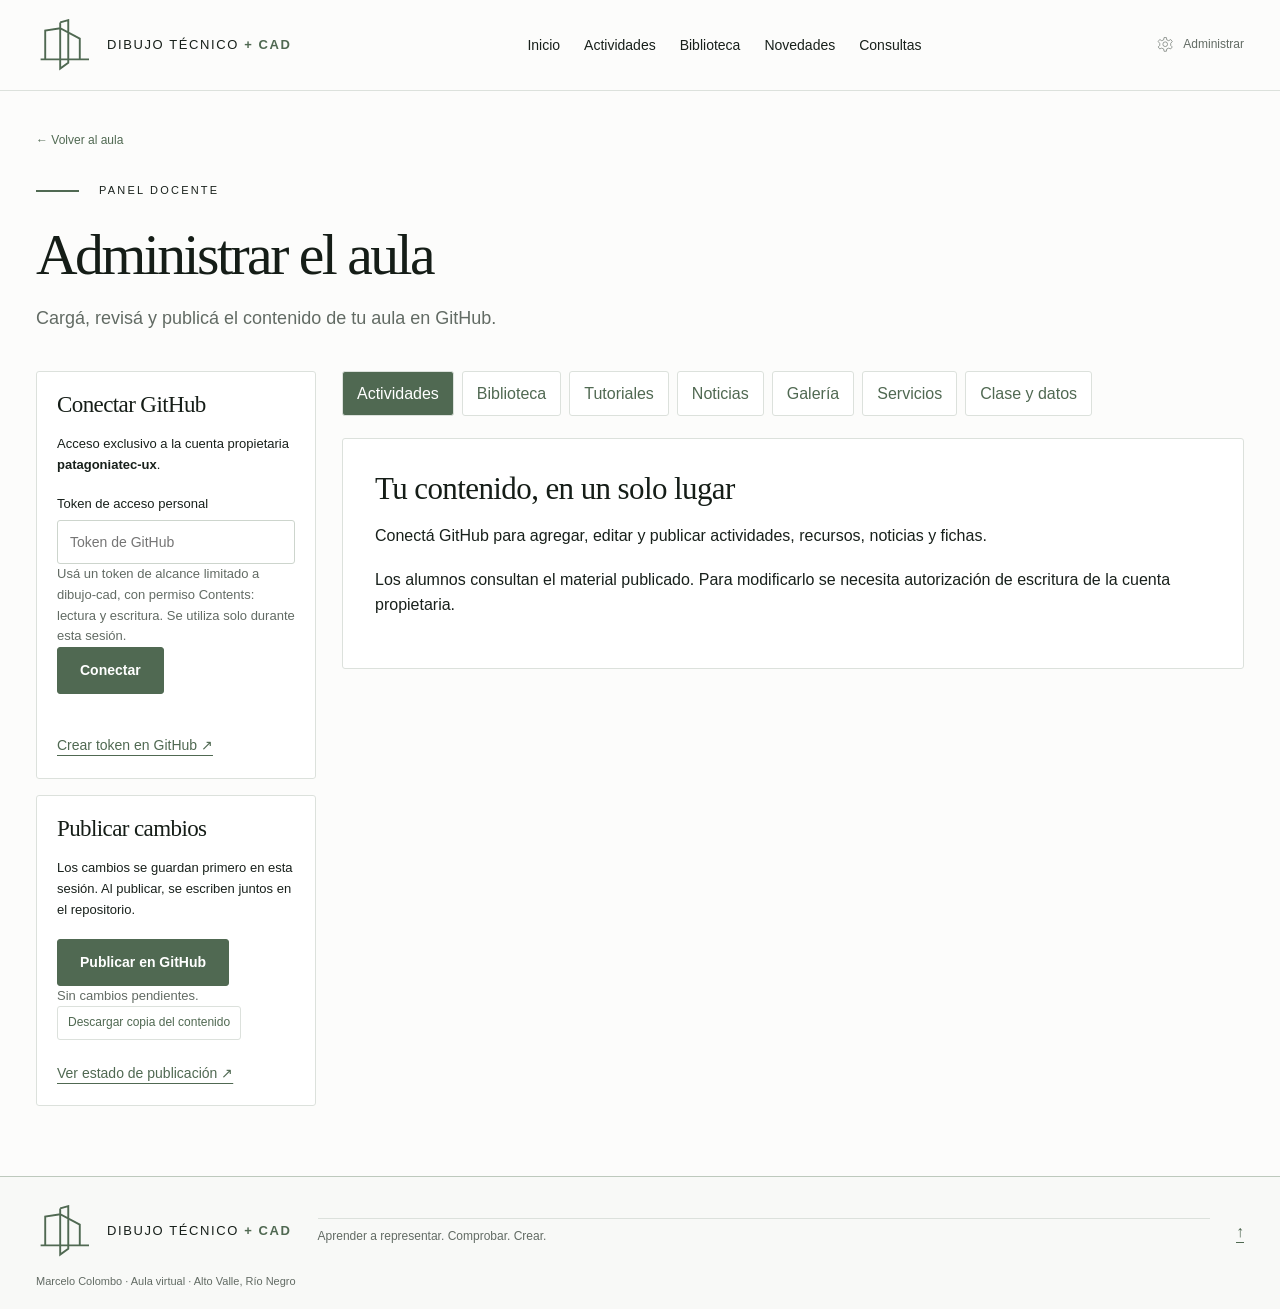
==== administrar.html @ 01d8201e "Construir aula virtual de Dibujo Técnico y CAD con panel docente" ====
<!doctype html><html lang="es-AR"><head><meta charset="utf-8"><meta name="viewport" content="width=device-width,initial-scale=1"><meta name="description" content="Aula virtual de Dibujo Técnico y CAD: actividades, normas IRAM, biblioteca, modelado 3D y recursos para aprender."><meta name="theme-color" content="#506952"><title>Administrar · Dibujo Técnico + CAD</title><link rel="icon" href="assets/icon.svg" type="image/svg+xml"><link rel="stylesheet" href="styles.css"></head><body id="top" data-page="admin"><a class="skip" href="#contenido">Saltar al contenido</a><header><div class="wrap head"><a class="brand" href="index.html"><svg viewBox="0 0 46 46" aria-hidden="true"><path d="M4 35h42M8 35V10l13-2 17 9v18M21 3v40l7-5V1l-7 2M21 8v27"/></svg><span>DIBUJO TÉCNICO <b>+ CAD</b></span></a><button class="menu" aria-expanded="false" aria-controls="nav">Menú ☰</button><nav id="nav" aria-label="Principal"><a href="index.html">Inicio</a><a href="actividades.html">Actividades</a><a href="biblioteca.html">Biblioteca</a><a href="noticias.html">Novedades</a><a href="consultas.html">Consultas</a></nav><a class="admin-link" href="administrar.html"><svg viewBox="0 0 46 46" aria-hidden="true"><circle cx="21" cy="21" r="6"/><path d="m18 4 6 0 1 6 5 2 5-3 4 5-4 5 0 5 4 4-4 5-5-2-5 2-1 6h-6l-1-6-5-2-5 2-4-5 4-4v-5l-4-5 4-5 5 3 5-2z"/></svg><span>Administrar</span></a></div></header><main id="contenido"><section class="page-heading wrap"><a class="back" href="index.html">← Volver al aula</a><p class="eyebrow">Panel docente</p><h1>Administrar el aula</h1><p class="intro">Cargá, revisá y publicá el contenido de tu aula en GitHub.</p></section><section class="wrap admin-layout"><aside class="admin-side"><article class="paper"><h2>Conectar GitHub</h2><p>Acceso exclusivo a la cuenta propietaria <b>patagoniatec-ux</b>.</p><form id="connect-form"><label>Token de acceso personal<input id="github-token" type="password" required autocomplete="off" placeholder="Token de GitHub"></label><p class="file-note">Usá un token de alcance limitado a dibujo-cad, con permiso Contents: lectura y escritura. Se utiliza solo durante esta sesión.</p><button class="button" type="submit">Conectar</button></form><p id="connection-state" role="status"></p><button id="disconnect" class="small-btn" hidden>Desconectar</button><a class="text-link" target="_blank" rel="noopener" href="https://github.com/settings/personal-access-tokens/new">Crear token en GitHub ↗</a></article><article class="paper"><h2>Publicar cambios</h2><p>Los cambios se guardan primero en esta sesión. Al publicar, se escriben juntos en el repositorio.</p><button id="publish" class="button" disabled>Publicar en GitHub</button><p id="pending" class="file-note">Sin cambios pendientes.</p><p id="admin-status" class="admin-status" role="status"></p><button id="export" class="small-btn">Descargar copia del contenido</button><a class="text-link" target="_blank" rel="noopener" href="https://github.com/patagoniatec-ux/dibujo-cad/actions">Ver estado de publicación ↗</a></article></aside><div><div class="admin-tabs" role="tablist" aria-label="Secciones"><button role="tab" data-tab="activities" aria-selected="true">Actividades</button><button role="tab" data-tab="library" aria-selected="false">Biblioteca</button><button role="tab" data-tab="tutorials" aria-selected="false">Tutoriales</button><button role="tab" data-tab="news" aria-selected="false">Noticias</button><button role="tab" data-tab="gallery" aria-selected="false">Galería</button><button role="tab" data-tab="services" aria-selected="false">Servicios</button><button role="tab" data-tab="settings" aria-selected="false">Clase y datos</button></div><div class="paper" id="admin-content"><p>Conectá tu cuenta para administrar el contenido publicado.</p></div></div></section></main><footer><div class="wrap foot"><a class="brand" href="index.html"><svg viewBox="0 0 46 46" aria-hidden="true"><path d="M4 35h42M8 35V10l13-2 17 9v18M21 3v40l7-5V1l-7 2M21 8v27"/></svg><span>DIBUJO TÉCNICO <b>+ CAD</b></span></a><span class="foot-note">Aprender a representar. Comprobar. Crear.</span><a id="instagram" hidden target="_blank" rel="noopener">Instagram ↗</a><a href="#top" aria-label="Volver arriba">↑</a></div><div class="wrap legal">Marcelo Colombo · Aula virtual · Alto Valle, Río Negro</div></footer><dialog id="detalle"><button class="close" aria-label="Cerrar detalle">×</button><div id="detalle-contenido"></div></dialog><script type="module" src="app.js"></script><script type="module" src="admin.js"></script></body></html>
---- styles.css ----
:root{--green:#506952;--dark:#233b29;--ink:#18201b;--muted:#626b64;--line:#dce1dc;--paper:#fff;--tint:#f1f4f0;--serif:Georgia,'Times New Roman',serif;--sans:Arial,Helvetica,sans-serif}*{box-sizing:border-box}html{scroll-behavior:smooth;scroll-padding-top:100px}body{margin:0;background:#fcfcfb;color:var(--ink);font-family:var(--sans);line-height:1.6}a{color:var(--green);text-underline-offset:5px}button,input,textarea,select{font:inherit}button,a,input,select,textarea{touch-action:manipulation}button{cursor:pointer}a:focus-visible,button:focus-visible,input:focus-visible,select:focus-visible,textarea:focus-visible{outline:3px solid #8b6c26;outline-offset:4px}h1,h2,h3{font-family:var(--serif);font-weight:400;line-height:1.15;margin:0 0 16px;color:#151d17}h1{font-size:clamp(40px,5.8vw,78px);letter-spacing:-2.5px}h2{font-size:31px;letter-spacing:-.6px}h3{font-size:22px}p{margin:0 0 18px}img{max-width:100%;display:block;object-fit:cover}svg{width:42px;height:42px;stroke:currentColor;stroke-width:1.65;fill:none;flex-shrink:0}.wrap{width:min(1220px,calc(100% - 72px));margin-inline:auto}.skip{position:absolute;left:20px;top:-80px;z-index:100;background:white;padding:12px}.skip:focus{top:10px}header{background:rgba(252,252,251,.97);border-bottom:1px solid var(--line);position:sticky;top:0;z-index:10}.head{min-height:90px;display:flex;align-items:center;gap:28px}.brand{display:flex;align-items:center;gap:18px;color:var(--ink);text-decoration:none;font-size:13px;letter-spacing:1.6px;white-space:nowrap}.brand svg{width:53px;height:53px;color:var(--green)}.brand b{color:var(--green);font-weight:600}nav{display:flex;gap:24px;margin:auto}nav a{color:var(--ink);text-decoration:none;font-size:14px;position:relative}nav a[aria-current]{border-bottom:2px solid var(--green);padding-bottom:7px}.admin-link{display:flex;gap:8px;align-items:center;font-size:12px;text-decoration:none;color:var(--muted)}.admin-link svg{width:18px;height:18px}.menu{display:none}.hero{background:#f2f3ef;overflow:hidden}.hero-layout{display:grid;grid-template-columns:1fr 1.2fr;min-height:455px;position:relative}.hero-copy{padding:58px 0;z-index:1;align-self:center}.hero-copy h1{font-weight:600}.hero-copy>p:not(.eyebrow){font-size:20px;line-height:1.5;max-width:470px}.hero-image{width:calc(100% + 36px);height:100%;max-width:none;position:absolute;right:-36px;top:0;width:58%;mask-image:linear-gradient(to right,transparent,black 28%);object-position:58% center}.eyebrow{text-transform:uppercase;letter-spacing:2.2px;font-size:11px;display:flex;gap:20px;align-items:center;margin-bottom:22px}.eyebrow:before{content:'';width:43px;height:2px;background:var(--green)}.actions{display:flex;gap:16px;flex-wrap:wrap;margin-top:28px}.button{border:1px solid var(--green);border-radius:3px;background:var(--green);color:white;padding:12px 22px;display:inline-flex;align-items:center;justify-content:center;text-decoration:none;font-size:14px;font-weight:600;line-height:1.5}.button:hover{background:var(--dark);border-color:var(--dark)}.button.secondary{background:transparent;color:var(--ink);border-color:#68716b}.button.secondary:hover{background:var(--tint)}.class-strip{margin-top:22px;display:flex;gap:28px;align-items:center;background:var(--tint);border-radius:3px;overflow:hidden;text-decoration:none;color:var(--ink);min-height:110px}.class-strip img{width:170px;align-self:stretch}.class-strip div{flex:1}.class-strip h2{font-size:26px;margin:4px 0}.class-strip div span{font-size:13px;color:var(--green)}.class-strip .class-plan{width:220px}.section{margin:48px 0}.section-title{display:flex;align-items:center;justify-content:space-between;gap:22px;margin-bottom:20px}.section-title h2{display:flex;align-items:center;gap:26px;margin:0}.section-title h2:after{content:'';width:48px;height:2px;background:var(--green)}.section-title p{font-size:13px;color:var(--muted);margin:0}.section-title>a{font-size:14px;white-space:nowrap}.resource-grid{display:grid;grid-template-columns:repeat(3,1fr);gap:14px}.resource{display:flex;align-items:flex-start;gap:22px;padding:26px 22px;border:1px solid var(--line);border-radius:3px;text-decoration:none;color:var(--green);transition:background .15s,transform .15s}.resource:hover{background:var(--tint);transform:translateY(-2px)}.resource h3{font-size:19px;margin:3px 0 10px;color:var(--ink)}.resource p{font-size:14px;line-height:1.5;color:var(--muted);margin:0}.chevron{align-self:center;font-size:26px;margin-left:auto}.cards{display:grid;grid-template-columns:repeat(3,1fr);gap:22px}.card{border:1px solid var(--line);background:var(--paper);border-radius:3px;overflow:hidden;display:flex;flex-direction:column}.card>img{height:205px;width:100%}.card>div{padding:21px 23px;display:flex;flex-direction:column;flex:1}.card h2,.card h3{font-size:24px;margin-bottom:12px}.card p{font-size:14px;color:var(--muted);line-height:1.55}.card .button{align-self:flex-start;margin-top:auto;padding:8px 13px}.tag{display:inline-block;color:var(--green);font-size:11px;font-weight:600;letter-spacing:.7px;text-transform:uppercase;margin-bottom:12px}.date{font-size:12px;color:var(--muted);margin-bottom:12px}.materials-contact{display:grid;grid-template-columns:2.2fr 1fr;gap:34px}.service-images{display:grid;grid-template-columns:repeat(3,1fr);gap:14px}.service-images a{text-decoration:none;color:var(--ink);font-size:12px}.service-images img{height:230px;width:100%;border-radius:3px}.service-images span{display:block;margin-top:12px}.muted{color:var(--muted);font-size:14px}.text-link{display:inline-block;margin-top:22px;font-size:14px}.contact-box{padding:25px;background:#eef2ed;border-radius:4px}.contact-box h2{font-size:27px}.contact-form{display:grid;gap:12px}label{display:grid;gap:5px;font-size:13px;color:var(--ink)}input,textarea,select{border:1px solid #cdd5cd;border-radius:3px;width:100%;padding:10px 12px;background:white;color:var(--ink);font-size:14px}textarea{resize:vertical}.form-note{font-size:12px;line-height:1.5;color:var(--muted);margin:0}.contact-status{font-size:13px;overflow-wrap:anywhere;margin:0}.contact-status:empty{display:none}footer{margin-top:70px;border-top:1px solid #bdc9bd;padding:28px 0 18px;background:#f8f9f7}.foot{display:flex;gap:26px;align-items:center}.foot-note{flex:1;font-size:12px;color:var(--muted);border-top:1px solid var(--line);padding-top:8px}.legal{font-size:11px;color:var(--muted);margin-top:15px}.page-heading{padding-top:35px;margin-bottom:38px}.page-heading h1{font-size:clamp(40px,4.5vw,60px)}.back{font-size:12px;text-decoration:none;display:inline-block;margin-bottom:32px}.intro{font-size:18px;color:var(--muted);max-width:750px}.filters{display:grid;grid-template-columns:2fr 1fr 1fr;gap:20px;padding:22px;background:var(--tint);margin-bottom:24px;border-radius:4px}#result-count{font-size:13px;color:var(--muted)}.notice{padding:17px 20px;border-left:3px solid var(--green);background:var(--tint);font-size:14px}.empty{grid-column:1/-1;padding:44px;border:1px dashed #b9c6b8;background:#f6f8f4}.empty h2{font-size:26px}.empty p{color:var(--muted);max-width:700px}.paper{padding:32px;border:1px solid var(--line);background:white;border-radius:3px}.narrow{max-width:850px}.prose{white-space:pre-wrap;margin:22px 0;line-height:1.8}.two-col,.contact-layout{display:grid;grid-template-columns:1fr 1fr;gap:28px;margin-bottom:32px}.contact-layout{grid-template-columns:1.2fr 1fr}.steps{display:grid;grid-template-columns:repeat(4,1fr);gap:18px;margin-bottom:30px}.steps article{padding:25px;background:var(--tint)}.steps span{color:var(--green);font-size:13px}.steps h2{font-size:26px;margin-top:15px}.steps p{font-size:14px;margin:0}.prompt{margin-bottom:30px}.feature-image{width:100%;height:100%;min-height:330px}.service-guide .card h2{font-size:24px}dialog{border:1px solid var(--line);border-radius:5px;max-width:760px;width:calc(100% - 36px);padding:40px;max-height:90vh;overflow:auto;color:var(--ink)}dialog::backdrop{background:rgba(18,28,20,.6)}.close{position:absolute;right:14px;top:8px;font-size:32px;border:0;background:transparent;color:var(--green)}dialog h2{font-size:36px}dialog img{max-height:320px;width:100%;margin-bottom:22px}.admin-layout{display:grid;grid-template-columns:280px 1fr;gap:26px}.admin-side{align-self:start;position:sticky;top:112px;display:grid;gap:16px}.admin-side .paper{padding:20px}.admin-side h2{font-size:23px}.admin-side p{font-size:13px}.admin-status{white-space:pre-wrap;font-size:14px;padding:14px;background:var(--tint);overflow-wrap:anywhere}.admin-status:empty{display:none}.admin-tabs{display:flex;flex-wrap:wrap;gap:8px;margin-bottom:22px}.admin-tabs button{border:1px solid var(--line);background:white;color:var(--green);padding:9px 14px;border-radius:3px}.admin-tabs button[aria-selected=true]{background:var(--green);color:white}.admin-record{display:flex;align-items:center;gap:12px;padding:15px;border-bottom:1px solid var(--line)}.admin-record span{flex:1}.small-btn{font-size:12px;background:white;border:1px solid var(--line);color:var(--green);padding:6px 10px;border-radius:3px}.danger{color:#9b302c}.editor{display:grid;gap:16px}.editor .two-col{margin:0}.editor textarea{min-height:130px}.editor .check{display:flex;align-items:center}.check input{width:auto}fieldset{border:1px solid var(--line);padding:15px}legend{font-size:14px}.file-note{font-size:12px;color:var(--muted);margin:0}.editor-actions{display:flex;flex-wrap:wrap;gap:10px}.loading{padding:35px;color:var(--muted)}[hidden]{display:none!important}body:has(dialog[open]){overflow:hidden}
@media(min-width:1450px){.hero-image{width:60%;right:-70px}.hero-layout{min-height:490px}.hero-copy{padding:72px 0}}
@media(max-width:1050px){.wrap{width:calc(100% - 40px)}.head{gap:16px}.brand{font-size:11px;gap:10px}nav{gap:14px}.resource{gap:15px;padding:22px 15px}.resource svg{width:34px}.class-strip .class-plan{width:160px}.class-strip img{width:130px}.hero-copy>p:not(.eyebrow){max-width:380px}.materials-contact{gap:20px}.service-images img{height:190px}.foot-note{display:none}}
@media(max-width:800px){h1{letter-spacing:-1.4px}.head{min-height:74px;flex-wrap:wrap;justify-content:space-between}.brand svg{width:42px;height:42px}.menu{display:block;background:none;border:1px solid var(--line);color:var(--green);font-size:12px;padding:7px 10px;margin-left:auto}.admin-link span{display:none}nav{display:none;flex-basis:100%;order:4;flex-direction:column;margin:0;padding:10px 0 18px;gap:18px}nav.open{display:flex}nav a{align-self:flex-start}.hero-layout{grid-template-columns:1fr;min-height:480px}.hero-copy{padding:40px 0;max-width:440px}.hero-image{width:65%;opacity:.28;mask-image:linear-gradient(to right,transparent,black 50%)}.hero-copy>p:not(.eyebrow){max-width:430px}.class-strip{gap:18px;padding-right:15px}.class-strip h2{font-size:22px}.class-strip img{width:100px}.class-strip .class-plan{display:none}.class-strip .button{font-size:12px;padding:9px 12px}.section-title p{display:none}.resource-grid{grid-template-columns:repeat(2,1fr)}.cards{grid-template-columns:repeat(2,1fr)}.materials-contact{grid-template-columns:1fr}.service-images img{height:240px}.contact-box{padding:24px}.steps{grid-template-columns:repeat(2,1fr)}.admin-layout{grid-template-columns:1fr}.admin-side{position:static;grid-template-columns:1fr 1fr}.two-col,.contact-layout{grid-template-columns:1fr}.filters{grid-template-columns:2fr 1fr}.filters label:last-child{grid-column:1/-1}.foot{flex-wrap:wrap}.foot>.brand{margin-right:auto}}
@media(max-width:520px){.wrap{width:calc(100% - 30px)}.brand{letter-spacing:.8px;font-size:10px}.hero-layout{min-height:420px}.hero-copy h1{font-size:48px}.hero-copy>p:not(.eyebrow){font-size:17px}.hero-image{width:100%;right:-15px;opacity:.2;mask-image:linear-gradient(to right,transparent,black)}.actions{gap:10px}.button{font-size:13px;padding:11px 14px}.class-strip{padding:18px;gap:12px;flex-wrap:wrap}.class-strip img{display:none}.class-strip div{flex-basis:100%}.resource-grid,.cards{grid-template-columns:1fr}.resource{padding:24px;gap:24px}.section{margin:36px 0}.section-title h2{font-size:27px;gap:16px}.section-title h2:after{width:25px}.service-images{gap:9px}.service-images img{height:145px}.service-images span{font-size:11px}.steps{grid-template-columns:1fr}.filters{grid-template-columns:1fr}.filters label:last-child{grid-column:auto}.page-heading{margin-bottom:24px}.intro{font-size:16px}.paper{padding:23px}.admin-side{grid-template-columns:1fr}.admin-record{flex-wrap:wrap}.admin-record span{flex-basis:100%}dialog{padding:32px 22px}dialog h2{font-size:29px}.empty{padding:28px}.foot{gap:15px}.legal{font-size:10px}}
@media(prefers-reduced-motion:reduce){html{scroll-behavior:auto}.resource{transition:none}}
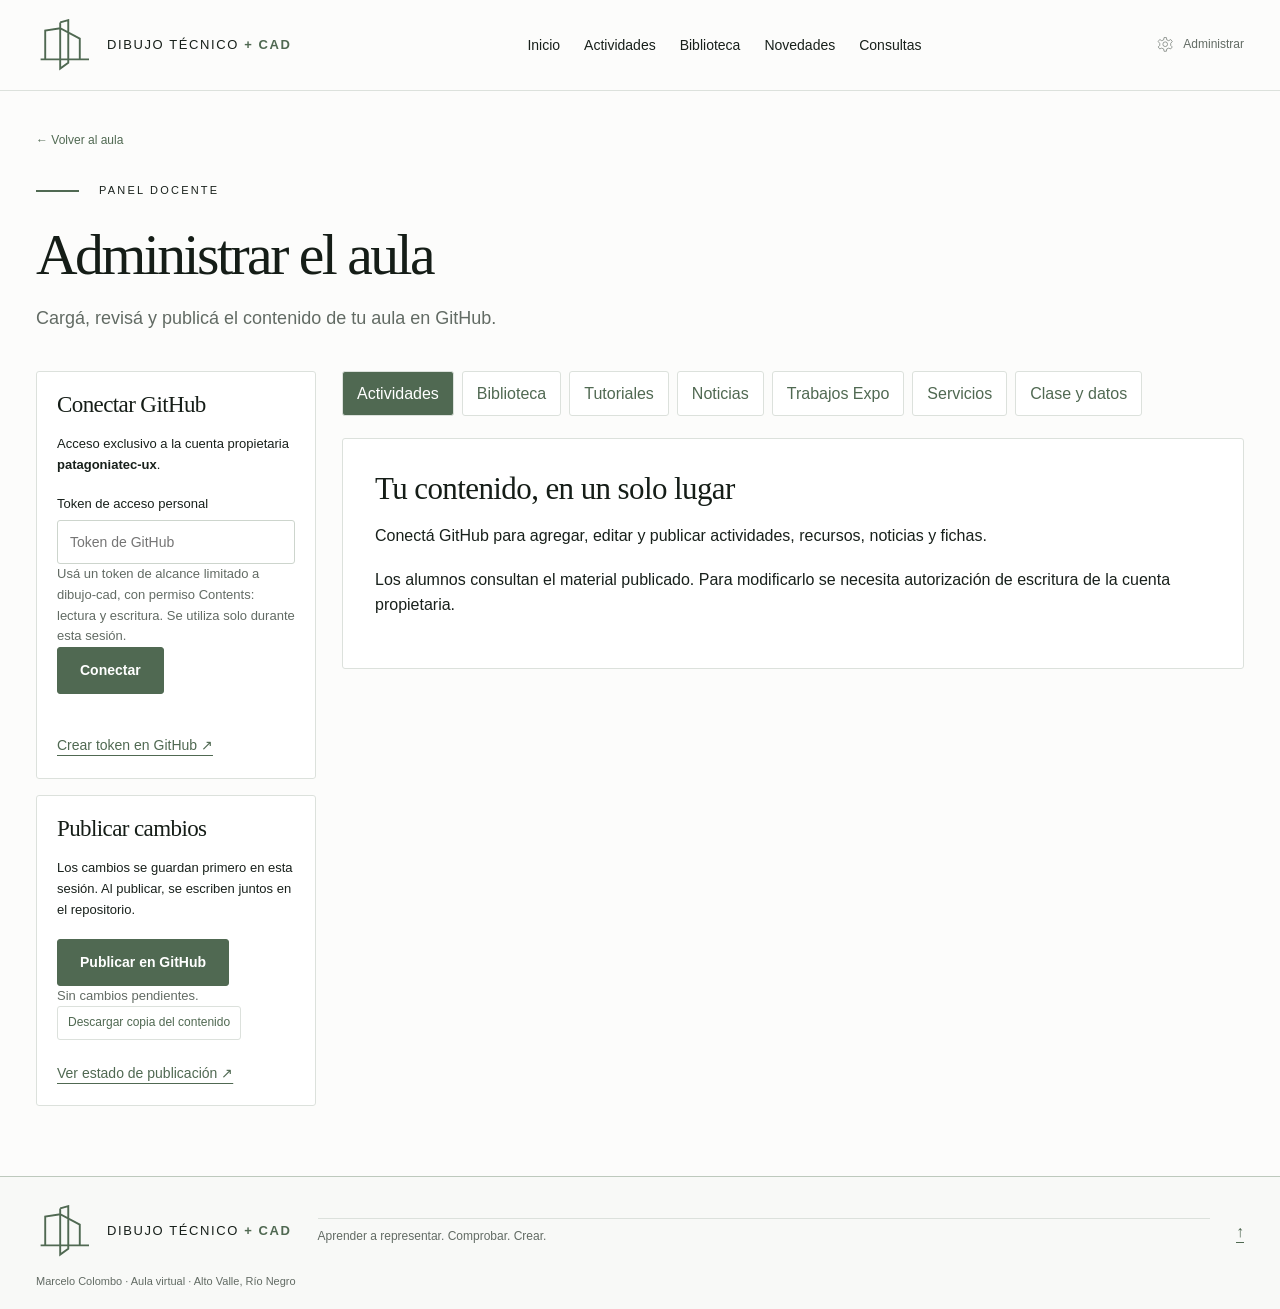
==== commit d20a0ce4: "Simplificar carga y consulta de trabajos de Dibujo Técnico para Expo" ====
--- a/administrar.html
+++ b/administrar.html
@@ -1 +1 @@
-<!doctype html><html lang="es-AR"><head><meta charset="utf-8"><meta name="viewport" content="width=device-width,initial-scale=1"><meta name="description" content="Aula virtual de Dibujo Técnico y CAD: actividades, normas IRAM, biblioteca, modelado 3D y recursos para aprender."><meta name="theme-color" content="#506952"><title>Administrar · Dibujo Técnico + CAD</title><link rel="icon" href="assets/icon.svg" type="image/svg+xml"><link rel="stylesheet" href="styles.css"></head><body id="top" data-page="admin"><a class="skip" href="#contenido">Saltar al contenido</a><header><div class="wrap head"><a class="brand" href="index.html"><svg viewBox="0 0 46 46" aria-hidden="true"><path d="M4 35h42M8 35V10l13-2 17 9v18M21 3v40l7-5V1l-7 2M21 8v27"/></svg><span>DIBUJO TÉCNICO <b>+ CAD</b></span></a><button class="menu" aria-expanded="false" aria-controls="nav">Menú ☰</button><nav id="nav" aria-label="Principal"><a href="index.html">Inicio</a><a href="actividades.html">Actividades</a><a href="biblioteca.html">Biblioteca</a><a href="noticias.html">Novedades</a><a href="consultas.html">Consultas</a></nav><a class="admin-link" href="administrar.html"><svg viewBox="0 0 46 46" aria-hidden="true"><circle cx="21" cy="21" r="6"/><path d="m18 4 6 0 1 6 5 2 5-3 4 5-4 5 0 5 4 4-4 5-5-2-5 2-1 6h-6l-1-6-5-2-5 2-4-5 4-4v-5l-4-5 4-5 5 3 5-2z"/></svg><span>Administrar</span></a></div></header><main id="contenido"><section class="page-heading wrap"><a class="back" href="index.html">← Volver al aula</a><p class="eyebrow">Panel docente</p><h1>Administrar el aula</h1><p class="intro">Cargá, revisá y publicá el contenido de tu aula en GitHub.</p></section><section class="wrap admin-layout"><aside class="admin-side"><article class="paper"><h2>Conectar GitHub</h2><p>Acceso exclusivo a la cuenta propietaria <b>patagoniatec-ux</b>.</p><form id="connect-form"><label>Token de acceso personal<input id="github-token" type="password" required autocomplete="off" placeholder="Token de GitHub"></label><p class="file-note">Usá un token de alcance limitado a dibujo-cad, con permiso Contents: lectura y escritura. Se utiliza solo durante esta sesión.</p><button class="button" type="submit">Conectar</button></form><p id="connection-state" role="status"></p><button id="disconnect" class="small-btn" hidden>Desconectar</button><a class="text-link" target="_blank" rel="noopener" href="https://github.com/settings/personal-access-tokens/new">Crear token en GitHub ↗</a></article><article class="paper"><h2>Publicar cambios</h2><p>Los cambios se guardan primero en esta sesión. Al publicar, se escriben juntos en el repositorio.</p><button id="publish" class="button" disabled>Publicar en GitHub</button><p id="pending" class="file-note">Sin cambios pendientes.</p><p id="admin-status" class="admin-status" role="status"></p><button id="export" class="small-btn">Descargar copia del contenido</button><a class="text-link" target="_blank" rel="noopener" href="https://github.com/patagoniatec-ux/dibujo-cad/actions">Ver estado de publicación ↗</a></article></aside><div><div class="admin-tabs" role="tablist" aria-label="Secciones"><button role="tab" data-tab="activities" aria-selected="true">Actividades</button><button role="tab" data-tab="library" aria-selected="false">Biblioteca</button><button role="tab" data-tab="tutorials" aria-selected="false">Tutoriales</button><button role="tab" data-tab="news" aria-selected="false">Noticias</button><button role="tab" data-tab="gallery" aria-selected="false">Galería</button><button role="tab" data-tab="services" aria-selected="false">Servicios</button><button role="tab" data-tab="settings" aria-selected="false">Clase y datos</button></div><div class="paper" id="admin-content"><p>Conectá tu cuenta para administrar el contenido publicado.</p></div></div></section></main><footer><div class="wrap foot"><a class="brand" href="index.html"><svg viewBox="0 0 46 46" aria-hidden="true"><path d="M4 35h42M8 35V10l13-2 17 9v18M21 3v40l7-5V1l-7 2M21 8v27"/></svg><span>DIBUJO TÉCNICO <b>+ CAD</b></span></a><span class="foot-note">Aprender a representar. Comprobar. Crear.</span><a id="instagram" hidden target="_blank" rel="noopener">Instagram ↗</a><a href="#top" aria-label="Volver arriba">↑</a></div><div class="wrap legal">Marcelo Colombo · Aula virtual · Alto Valle, Río Negro</div></footer><dialog id="detalle"><button class="close" aria-label="Cerrar detalle">×</button><div id="detalle-contenido"></div></dialog><script type="module" src="app.js"></script><script type="module" src="admin.js"></script></body></html>+<!doctype html><html lang="es-AR"><head><meta charset="utf-8"><meta name="viewport" content="width=device-width,initial-scale=1"><meta name="description" content="Aula virtual de Dibujo Técnico y CAD: actividades, normas IRAM, biblioteca, modelado 3D y recursos para aprender."><meta name="theme-color" content="#506952"><title>Administrar · Dibujo Técnico + CAD</title><link rel="icon" href="assets/icon.svg" type="image/svg+xml"><link rel="stylesheet" href="styles.css"></head><body id="top" data-page="admin"><a class="skip" href="#contenido">Saltar al contenido</a><header><div class="wrap head"><a class="brand" href="index.html"><svg viewBox="0 0 46 46" aria-hidden="true"><path d="M4 35h42M8 35V10l13-2 17 9v18M21 3v40l7-5V1l-7 2M21 8v27"/></svg><span>DIBUJO TÉCNICO <b>+ CAD</b></span></a><button class="menu" aria-expanded="false" aria-controls="nav">Menú ☰</button><nav id="nav" aria-label="Principal"><a href="index.html">Inicio</a><a href="actividades.html">Actividades</a><a href="biblioteca.html">Biblioteca</a><a href="noticias.html">Novedades</a><a href="consultas.html">Consultas</a></nav><a class="admin-link" href="administrar.html"><svg viewBox="0 0 46 46" aria-hidden="true"><circle cx="21" cy="21" r="6"/><path d="m18 4 6 0 1 6 5 2 5-3 4 5-4 5 0 5 4 4-4 5-5-2-5 2-1 6h-6l-1-6-5-2-5 2-4-5 4-4v-5l-4-5 4-5 5 3 5-2z"/></svg><span>Administrar</span></a></div></header><main id="contenido"><section class="page-heading wrap"><a class="back" href="index.html">← Volver al aula</a><p class="eyebrow">Panel docente</p><h1>Administrar el aula</h1><p class="intro">Cargá, revisá y publicá el contenido de tu aula en GitHub.</p></section><section class="wrap admin-layout"><aside class="admin-side"><article class="paper"><h2>Conectar GitHub</h2><p>Acceso exclusivo a la cuenta propietaria <b>patagoniatec-ux</b>.</p><form id="connect-form"><label>Token de acceso personal<input id="github-token" type="password" required autocomplete="off" placeholder="Token de GitHub"></label><p class="file-note">Usá un token de alcance limitado a dibujo-cad, con permiso Contents: lectura y escritura. Se utiliza solo durante esta sesión.</p><button class="button" type="submit">Conectar</button></form><p id="connection-state" role="status"></p><button id="disconnect" class="small-btn" hidden>Desconectar</button><a class="text-link" target="_blank" rel="noopener" href="https://github.com/settings/personal-access-tokens/new">Crear token en GitHub ↗</a></article><article class="paper"><h2>Publicar cambios</h2><p>Los cambios se guardan primero en esta sesión. Al publicar, se escriben juntos en el repositorio.</p><button id="publish" class="button" disabled>Publicar en GitHub</button><p id="pending" class="file-note">Sin cambios pendientes.</p><p id="admin-status" class="admin-status" role="status"></p><button id="export" class="small-btn">Descargar copia del contenido</button><a class="text-link" target="_blank" rel="noopener" href="https://github.com/patagoniatec-ux/dibujo-cad/actions">Ver estado de publicación ↗</a></article></aside><div><div class="admin-tabs" role="tablist" aria-label="Secciones"><button role="tab" data-tab="activities" aria-selected="true">Actividades</button><button role="tab" data-tab="library" aria-selected="false">Biblioteca</button><button role="tab" data-tab="tutorials" aria-selected="false">Tutoriales</button><button role="tab" data-tab="news" aria-selected="false">Noticias</button><button role="tab" data-tab="gallery" aria-selected="false">Trabajos Expo</button><button role="tab" data-tab="services" aria-selected="false">Servicios</button><button role="tab" data-tab="settings" aria-selected="false">Clase y datos</button></div><div class="paper" id="admin-content"><p>Conectá tu cuenta para administrar el contenido publicado.</p></div></div></section></main><footer><div class="wrap foot"><a class="brand" href="index.html"><svg viewBox="0 0 46 46" aria-hidden="true"><path d="M4 35h42M8 35V10l13-2 17 9v18M21 3v40l7-5V1l-7 2M21 8v27"/></svg><span>DIBUJO TÉCNICO <b>+ CAD</b></span></a><span class="foot-note">Aprender a representar. Comprobar. Crear.</span><a id="instagram" hidden target="_blank" rel="noopener">Instagram ↗</a><a href="#top" aria-label="Volver arriba">↑</a></div><div class="wrap legal">Marcelo Colombo · Aula virtual · Alto Valle, Río Negro</div></footer><dialog id="detalle"><button class="close" aria-label="Cerrar detalle">×</button><div id="detalle-contenido"></div></dialog><script type="module" src="app.js"></script><script type="module" src="admin.js?v=expo-20261030"></script></body></html>
--- a/styles.css
+++ b/styles.css
@@ -4,3 +4,9 @@
 @media(max-width:800px){h1{letter-spacing:-1.4px}.head{min-height:74px;flex-wrap:wrap;justify-content:space-between}.brand svg{width:42px;height:42px}.menu{display:block;background:none;border:1px solid var(--line);color:var(--green);font-size:12px;padding:7px 10px;margin-left:auto}.admin-link span{display:none}nav{display:none;flex-basis:100%;order:4;flex-direction:column;margin:0;padding:10px 0 18px;gap:18px}nav.open{display:flex}nav a{align-self:flex-start}.hero-layout{grid-template-columns:1fr;min-height:480px}.hero-copy{padding:40px 0;max-width:440px}.hero-image{width:65%;opacity:.28;mask-image:linear-gradient(to right,transparent,black 50%)}.hero-copy>p:not(.eyebrow){max-width:430px}.class-strip{gap:18px;padding-right:15px}.class-strip h2{font-size:22px}.class-strip img{width:100px}.class-strip .class-plan{display:none}.class-strip .button{font-size:12px;padding:9px 12px}.section-title p{display:none}.resource-grid{grid-template-columns:repeat(2,1fr)}.cards{grid-template-columns:repeat(2,1fr)}.materials-contact{grid-template-columns:1fr}.service-images img{height:240px}.contact-box{padding:24px}.steps{grid-template-columns:repeat(2,1fr)}.admin-layout{grid-template-columns:1fr}.admin-side{position:static;grid-template-columns:1fr 1fr}.two-col,.contact-layout{grid-template-columns:1fr}.filters{grid-template-columns:2fr 1fr}.filters label:last-child{grid-column:1/-1}.foot{flex-wrap:wrap}.foot>.brand{margin-right:auto}}
 @media(max-width:520px){.wrap{width:calc(100% - 30px)}.brand{letter-spacing:.8px;font-size:10px}.hero-layout{min-height:420px}.hero-copy h1{font-size:48px}.hero-copy>p:not(.eyebrow){font-size:17px}.hero-image{width:100%;right:-15px;opacity:.2;mask-image:linear-gradient(to right,transparent,black)}.actions{gap:10px}.button{font-size:13px;padding:11px 14px}.class-strip{padding:18px;gap:12px;flex-wrap:wrap}.class-strip img{display:none}.class-strip div{flex-basis:100%}.resource-grid,.cards{grid-template-columns:1fr}.resource{padding:24px;gap:24px}.section{margin:36px 0}.section-title h2{font-size:27px;gap:16px}.section-title h2:after{width:25px}.service-images{gap:9px}.service-images img{height:145px}.service-images span{font-size:11px}.steps{grid-template-columns:1fr}.filters{grid-template-columns:1fr}.filters label:last-child{grid-column:auto}.page-heading{margin-bottom:24px}.intro{font-size:16px}.paper{padding:23px}.admin-side{grid-template-columns:1fr}.admin-record{flex-wrap:wrap}.admin-record span{flex-basis:100%}dialog{padding:32px 22px}dialog h2{font-size:29px}.empty{padding:28px}.foot{gap:15px}.legal{font-size:10px}}
 @media(prefers-reduced-motion:reduce){html{scroll-behavior:auto}.resource{transition:none}}
+
+.sheet-preview{position:relative;aspect-ratio:4/3;overflow:hidden;background:#f4e6e7}
+.card .sheet-preview img,dialog .sheet-preview img{position:absolute;left:50%;top:50%;width:75%;height:133.333%;max-width:none;max-height:none;object-fit:contain;margin:0;transform:translate(-50%,-50%) rotate(-90deg)}
+dialog .sheet-preview{margin-bottom:24px}
+
+.card>.sheet-preview{padding:0;display:block;flex:none}
